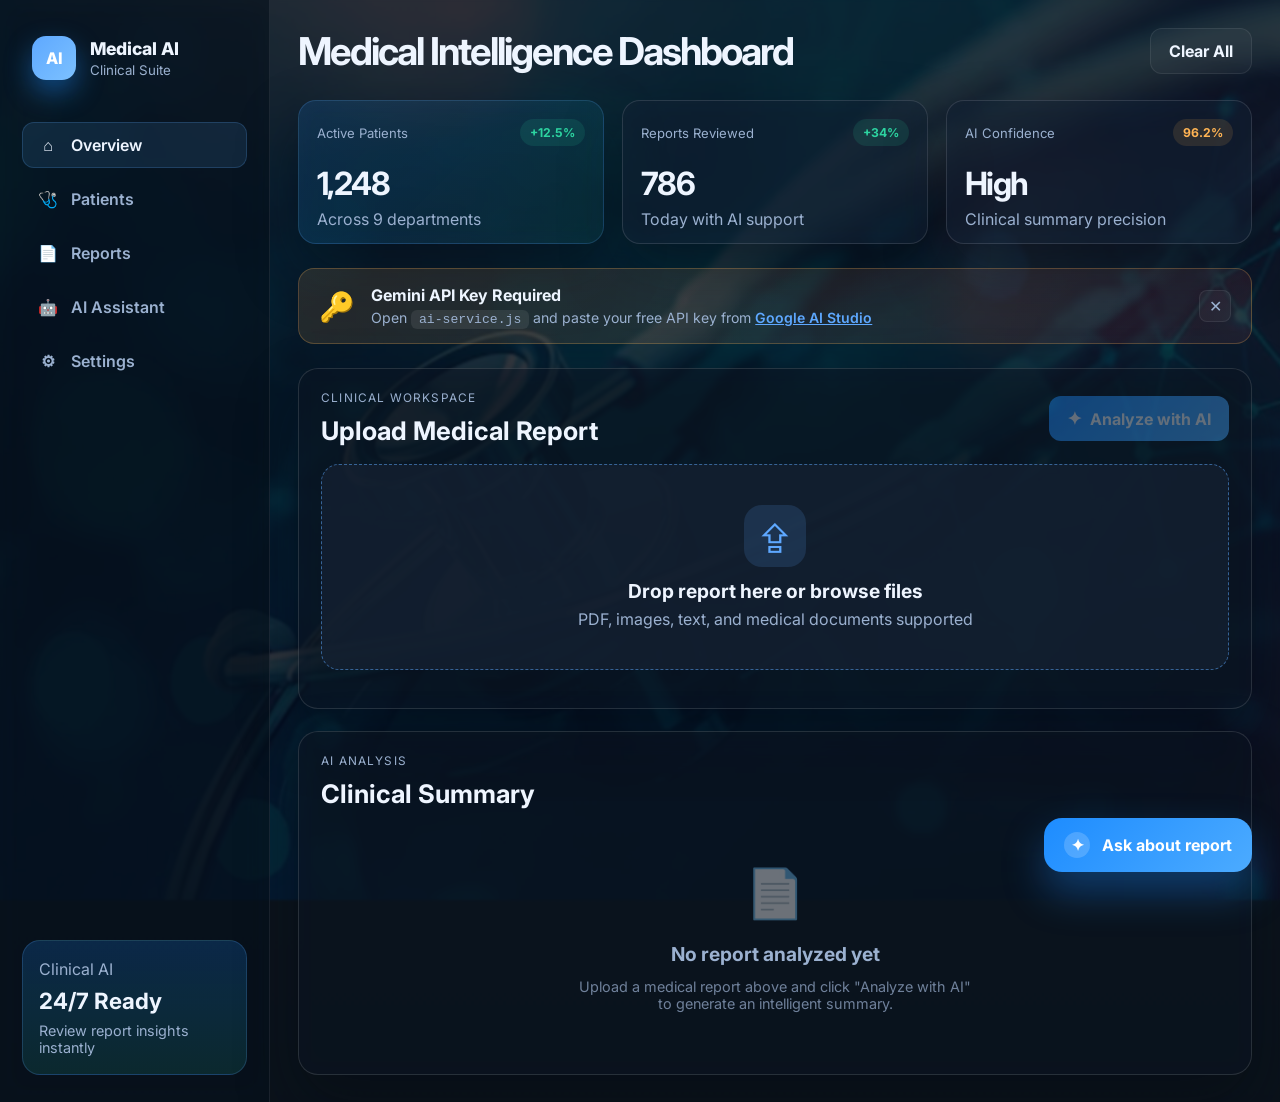
==== dashboard.html @ fd5ae4c7 "Initial commit: AI Medical Report Summarizer with Gemini AI integration" ====
<!DOCTYPE html>
<html lang="en">
  <head>
    <meta charset="UTF-8" />
    <meta name="viewport" content="width=device-width, initial-scale=1.0" />
    <title>Medical Intelligence Dashboard</title>
    <link rel="preconnect" href="https://fonts.googleapis.com" />
    <link rel="preconnect" href="https://fonts.gstatic.com" crossorigin />
    <link
      href="https://fonts.googleapis.com/css2?family=Inter:wght@400;500;600;700;800&display=swap"
      rel="stylesheet"
    />
    <link rel="stylesheet" href="dashboard.css" />
  </head>
  <body>
    <div class="dashboard-shell">
      <aside class="sidebar">
        <div class="brand-block">
          <div class="brand-mark">AI</div>
          <div>
            <div class="brand-name">Medical AI</div>
            <small>Clinical Suite</small>
          </div>
        </div>

        <nav class="side-nav">
          <a href="#" class="active">
            <span class="nav-icon">⌂</span>
            Overview
          </a>
          <a href="#">
            <span class="nav-icon">🩺</span>
            Patients
          </a>
          <a href="#">
            <span class="nav-icon">📄</span>
            Reports
          </a>
          <a href="#" id="navAIAssistant">
            <span class="nav-icon">🤖</span>
            AI Assistant
          </a>
          <a href="#">
            <span class="nav-icon">⚙</span>
            Settings
          </a>
        </nav>

        <div class="sidebar-card">
          <p>Clinical AI</p>
          <strong>24/7 Ready</strong>
          <span>Review report insights instantly</span>
        </div>
      </aside>

      <main class="main-panel">
        <header class="topbar">
          <div>
            <h1>Medical Intelligence Dashboard</h1>
          </div>

          <div class="topbar-actions">
            <button class="ghost-btn" id="clearAllBtn">Clear All</button>
          </div>
        </header>

        <section class="overview-grid">
          <article class="glass-card accent">
            <div class="card-head">
              <span class="label">Active Patients</span>
              <span class="trend positive">+12.5%</span>
            </div>
            <div class="stat-row">
              <strong>1,248</strong>
              <span>Across 9 departments</span>
            </div>
          </article>

          <article class="glass-card">
            <div class="card-head">
              <span class="label">Reports Reviewed</span>
              <span class="trend positive">+34%</span>
            </div>
            <div class="stat-row">
              <strong>786</strong>
              <span>Today with AI support</span>
            </div>
          </article>

          <article class="glass-card">
            <div class="card-head">
              <span class="label">AI Confidence</span>
              <span class="trend neutral">96.2%</span>
            </div>
            <div class="stat-row">
              <strong>High</strong>
              <span>Clinical summary precision</span>
            </div>
          </article>
        </section>

        <!-- ═══ API Key Warning Banner ═══ -->
        <div class="api-key-banner" id="apiKeyBanner">
          <div class="banner-icon">🔑</div>
          <div class="banner-content">
            <strong>Gemini API Key Required</strong>
            <p>Open <code>ai-service.js</code> and paste your free API key from <a href="https://aistudio.google.com/apikey" target="_blank" rel="noopener">Google AI Studio</a></p>
          </div>
          <button class="banner-close" id="closeBanner" type="button">✕</button>
        </div>

        <section class="content-grid">
          <div class="left-column">
            <!-- ═══ Upload Panel ═══ -->
            <article class="panel upload-panel">
              <div class="panel-header">
                <div>
                  <p class="eyebrow">Clinical workspace</p>
                  <h2>Upload Medical Report</h2>
                </div>
                <button class="action-btn" id="analyzeBtn" disabled>
                  <span class="btn-icon">✦</span>
                  Analyze with AI
                </button>
              </div>

              <label class="upload-box" for="reportInput" id="uploadBox">
                <input id="reportInput" type="file" accept=".pdf,.png,.jpg,.jpeg,.doc,.docx,.txt,.webp" />
                <div class="upload-icon">⇪</div>
                <h3>Drop report here or browse files</h3>
                <p>PDF, images, text, and medical documents supported</p>
              </label>

              <div class="uploaded-file" id="uploadedFile">
                <!-- File info will appear here -->
              </div>
            </article>

            <!-- ═══ Summary Panel ═══ -->
            <article class="panel summary-panel" id="summaryPanel">
              <div class="panel-header small-gap">
                <div>
                  <p class="eyebrow">AI analysis</p>
                  <h2>Clinical Summary</h2>
                </div>
                <div class="summary-actions">
                  <button class="mini-btn" id="regenerateBtn" style="display:none">
                    ↻ Regenerate
                  </button>
                  <button class="mini-btn outline" id="copySummaryBtn" style="display:none">
                    📋 Copy
                  </button>
                </div>
              </div>

              <!-- Empty state -->
              <div class="summary-empty" id="summaryEmpty">
                <div class="empty-icon">📄</div>
                <h3>No report analyzed yet</h3>
                <p>Upload a medical report above and click "Analyze with AI" to generate an intelligent summary.</p>
              </div>

              <!-- Loading state -->
              <div class="summary-loading" id="summaryLoading" style="display:none">
                <div class="ai-spinner">
                  <div class="spinner-ring"></div>
                  <div class="spinner-icon">✦</div>
                </div>
                <h3>Analyzing report...</h3>
                <p class="loading-sub" id="loadingText">AI is reading and understanding your medical report</p>
                <div class="loading-bar">
                  <div class="loading-bar-fill" id="loadingBarFill"></div>
                </div>
              </div>

              <!-- Summary content -->
              <div class="summary-content" id="summaryBox" style="display:none"></div>

              <!-- Error state -->
              <div class="summary-error" id="summaryError" style="display:none">
                <div class="error-icon">⚠️</div>
                <h3>Analysis Failed</h3>
                <p id="errorMessage">Something went wrong. Please try again.</p>
                <button class="mini-btn" id="retryBtn">Try Again</button>
              </div>
            </article>
          </div>
        </section>
      </main>
    </div>

    <!-- ═══ Chat Launcher ═══ -->
    <button class="chat-launcher" id="chatLauncher" type="button">
      <span class="launcher-icon">✦</span>
      <span>Ask about report</span>
      <span class="chat-badge" id="chatBadge" style="display:none">●</span>
    </button>

    <!-- ═══ Chat Drawer ═══ -->
    <aside class="chat-drawer" id="chatDrawer" aria-live="polite">
      <div class="drawer-header">
        <div>
          <p class="eyebrow">AI assistant</p>
          <h3>Medical Chatbot</h3>
        </div>
        <div class="drawer-header-actions">
          <button class="icon-btn" id="clearChatBtn" type="button" title="Clear chat">🗑️</button>
          <button class="close-chat" id="closeChat" type="button" aria-label="Close chat">✕</button>
        </div>
      </div>

      <div class="chat-status" id="chatStatus">
        <span class="status-dot"></span>
        <span id="chatStatusText">No report loaded</span>
      </div>

      <div class="chat-box" id="chatBox">
        <div class="message bot">
          <div class="message-avatar">✦</div>
          <div class="message-content">
            <p>Hello! I'm your medical AI assistant. Upload a report and I can answer questions about it — lab values, diagnoses, medications, follow-up recommendations, and more.</p>
          </div>
        </div>
      </div>

      <!-- Quick action chips -->
      <div class="chat-chips" id="chatChips">
        <button class="chip" data-msg="What are the key findings?">Key findings</button>
        <button class="chip" data-msg="Are there any abnormal values?">Abnormal values</button>
        <button class="chip" data-msg="What follow-up is recommended?">Follow-up</button>
        <button class="chip" data-msg="Explain in simple terms">Simplify</button>
      </div>

      <form class="chat-form" id="chatForm">
        <input id="chatInput" type="text" placeholder="Ask anything about the report..." autocomplete="off" />
        <button type="submit" id="chatSendBtn">
          <span>Send</span>
        </button>
      </form>
    </aside>

    <script src="ai-service.js"></script>
    <script src="dashboard.js"></script>
  </body>
</html>
---- dashboard.css ----
/* ═══════════════════════════════════════════
   DASHBOARD — AI Medical Report Summarizer
   ═══════════════════════════════════════════ */

:root {
  --bg: #081120;
  --bg-soft: #101c2e;
  --panel: rgba(15, 28, 44, 0.82);
  --panel-2: rgba(18, 33, 52, 0.96);
  --panel-3: rgba(22, 39, 63, 0.9);
  --primary: #5ea8ff;
  --primary-strong: #1d8cff;
  --secondary: #32d8c6;
  --text: #eef5ff;
  --muted: #9bb1d0;
  --line: rgba(255, 255, 255, 0.08);
  --success: #2dd4a1;
  --warning: #ffb454;
  --danger: #ff6b6b;
  --shadow: 0 26px 60px rgba(4, 8, 18, 0.45);
  --radius: 16px;
  --transition: 0.3s cubic-bezier(0.4, 0, 0.2, 1);
}

* { box-sizing: border-box; }

html, body {
  margin: 0;
  min-height: 100%;
  font-family: "Inter", sans-serif;
  background:
    linear-gradient(rgba(4, 12, 21, 0.72), rgba(4, 12, 21, 0.8)),
    url("healthcare.avif") center center / cover no-repeat fixed;
  color: var(--text);
}

body { min-height: 100vh; }
button, input { font: inherit; }
a { text-decoration: none; color: inherit; }

/* ═══════ LAYOUT ═══════ */
.dashboard-shell {
  display: grid;
  grid-template-columns: 270px 1fr;
  min-height: 100vh;
  position: relative;
  background: rgba(4, 12, 21, 0.25);
  backdrop-filter: blur(1px);
}

/* ═══════ SIDEBAR ═══════ */
.sidebar {
  background: rgba(7, 18, 30, 0.62);
  border-right: 1px solid var(--line);
  padding: 28px 22px;
  display: flex;
  flex-direction: column;
  gap: 24px;
  backdrop-filter: blur(14px);
}

.brand-block {
  display: flex;
  align-items: center;
  gap: 14px;
  padding: 8px 10px 18px;
}

.brand-mark {
  width: 44px; height: 44px;
  border-radius: 14px;
  display: grid;
  place-items: center;
  background: linear-gradient(135deg, var(--primary), #7cc1ff);
  color: white;
  font-weight: 800;
  box-shadow: 0 12px 28px rgba(29, 140, 255, 0.45);
}

.brand-name { font-weight: 800; font-size: 1.1rem; }
.brand-block small { color: var(--muted); }

.side-nav {
  display: flex;
  flex-direction: column;
  gap: 8px;
}

.side-nav a {
  display: flex;
  align-items: center;
  gap: 12px;
  color: var(--muted);
  padding: 12px 14px;
  border-radius: 12px;
  transition: var(--transition);
  font-weight: 600;
  border: 1px solid transparent;
  cursor: pointer;
}

.side-nav a:hover,
.side-nav a.active {
  background: rgba(94, 168, 255, 0.12);
  color: var(--text);
  border-color: rgba(94, 168, 255, 0.2);
}

.nav-icon {
  width: 22px;
  display: inline-block;
  text-align: center;
}

.sidebar-card {
  margin-top: auto;
  background: linear-gradient(180deg, rgba(29, 140, 255, 0.2), rgba(50, 216, 198, 0.12));
  border: 1px solid rgba(94, 168, 255, 0.2);
  border-radius: 18px;
  padding: 18px 16px;
  display: flex;
  flex-direction: column;
  gap: 8px;
}

.sidebar-card p { margin: 0; color: var(--muted); }
.sidebar-card strong { font-size: 1.4rem; }
.sidebar-card span { color: var(--muted); font-size: 0.9rem; }

/* ═══════ MAIN PANEL ═══════ */
.main-panel { padding: 28px; }

.topbar {
  display: flex;
  justify-content: space-between;
  align-items: center;
  gap: 16px;
  margin-bottom: 26px;
}

.topbar h1 {
  margin: 0;
  font-size: clamp(2rem, 3vw, 3rem);
  letter-spacing: -0.05em;
}

.topbar-actions {
  display: flex;
  align-items: center;
  gap: 14px;
}

.eyebrow {
  margin: 0 0 10px;
  text-transform: uppercase;
  letter-spacing: 0.1em;
  font-size: 0.74rem;
  color: var(--muted);
}

/* ═══════ BUTTONS ═══════ */
.ghost-btn,
.action-btn,
.mini-btn,
.chat-form button {
  border: 1px solid var(--line);
  background: rgba(255, 255, 255, 0.04);
  color: var(--text);
  border-radius: 12px;
  padding: 12px 18px;
  font-weight: 700;
  cursor: pointer;
  transition: var(--transition);
}

.ghost-btn:hover {
  background: rgba(255, 255, 255, 0.08);
  border-color: rgba(255, 255, 255, 0.15);
}

.action-btn,
.mini-btn,
.chat-form button {
  background: linear-gradient(135deg, var(--primary-strong), #4cabff);
  border: none;
  box-shadow: 0 14px 30px rgba(29, 140, 255, 0.3);
  display: inline-flex;
  align-items: center;
  gap: 8px;
}

.action-btn:hover,
.mini-btn:hover,
.chat-form button:hover {
  transform: translateY(-1px);
  box-shadow: 0 18px 36px rgba(29, 140, 255, 0.4);
}

.action-btn:disabled {
  opacity: 0.4;
  cursor: not-allowed;
  transform: none;
  box-shadow: none;
}

.action-btn.ready {
  animation: readyPulse 2s ease-in-out infinite;
}

@keyframes readyPulse {
  0%, 100% { box-shadow: 0 14px 30px rgba(29, 140, 255, 0.3); }
  50% { box-shadow: 0 14px 40px rgba(29, 140, 255, 0.5), 0 0 60px rgba(29, 140, 255, 0.15); }
}

.btn-icon { font-size: 1.1rem; }

.mini-btn {
  padding: 8px 16px;
  font-size: 0.85rem;
  border-radius: 10px;
}

.mini-btn.outline {
  background: rgba(255, 255, 255, 0.06);
  border: 1px solid var(--line);
  box-shadow: none;
}

.icon-btn {
  width: 34px; height: 34px;
  border-radius: 10px;
  border: 1px solid var(--line);
  background: rgba(255, 255, 255, 0.04);
  color: var(--text);
  cursor: pointer;
  display: grid;
  place-items: center;
  font-size: 0.9rem;
  transition: var(--transition);
}

.icon-btn:hover {
  background: rgba(255, 255, 255, 0.08);
}

/* ═══════ OVERVIEW CARDS ═══════ */
.overview-grid {
  display: grid;
  grid-template-columns: repeat(3, minmax(180px, 1fr));
  gap: 18px;
  margin-bottom: 24px;
}

.glass-card {
  background: rgba(19, 35, 55, 0.48);
  border: 1px solid rgba(255, 255, 255, 0.12);
  border-radius: 18px;
  padding: 18px 18px 14px;
  box-shadow: var(--shadow);
  backdrop-filter: blur(14px);
  transition: var(--transition);
}

.glass-card:hover {
  transform: translateY(-2px);
  border-color: rgba(255, 255, 255, 0.18);
}

.glass-card.accent {
  background: linear-gradient(135deg, rgba(29, 140, 255, 0.16), rgba(50, 216, 198, 0.08));
  border-color: rgba(94, 168, 255, 0.2);
}

.card-head {
  display: flex;
  justify-content: space-between;
  align-items: center;
  gap: 12px;
  margin-bottom: 18px;
}

.label { color: var(--muted); font-size: 0.82rem; }

.trend {
  font-size: 0.76rem;
  font-weight: 700;
  border-radius: 999px;
  padding: 6px 10px;
}

.trend.positive { background: rgba(45, 212, 161, 0.12); color: var(--success); }
.trend.neutral { background: rgba(255, 180, 84, 0.12); color: var(--warning); }

.stat-row { display: flex; flex-direction: column; gap: 6px; }
.stat-row strong { font-size: clamp(1.8rem, 2.5vw, 2.5rem); letter-spacing: -0.05em; }
.stat-row span { color: var(--muted); }

/* ═══════ API KEY BANNER ═══════ */
.api-key-banner {
  display: flex;
  align-items: center;
  gap: 16px;
  padding: 16px 20px;
  border-radius: var(--radius);
  background: linear-gradient(135deg, rgba(255, 180, 84, 0.12), rgba(255, 107, 107, 0.08));
  border: 1px solid rgba(255, 180, 84, 0.25);
  margin-bottom: 24px;
  animation: bannerSlide 0.5s ease forwards;
}

@keyframes bannerSlide {
  from { opacity: 0; transform: translateY(-10px); }
  to { opacity: 1; transform: translateY(0); }
}

.banner-icon { font-size: 1.8rem; flex-shrink: 0; }

.banner-content { flex: 1; }
.banner-content strong { font-size: 1rem; display: block; margin-bottom: 4px; }
.banner-content p { margin: 0; font-size: 0.88rem; color: var(--muted); }
.banner-content code {
  background: rgba(255, 255, 255, 0.08);
  padding: 2px 8px;
  border-radius: 6px;
  font-size: 0.82rem;
}
.banner-content a {
  color: var(--primary);
  font-weight: 600;
  text-decoration: underline;
}

.banner-close {
  width: 32px; height: 32px;
  border-radius: 8px;
  border: 1px solid var(--line);
  background: rgba(255, 255, 255, 0.04);
  color: var(--muted);
  cursor: pointer;
  display: grid;
  place-items: center;
  flex-shrink: 0;
}

/* ═══════ CONTENT PANELS ═══════ */
.content-grid {
  display: grid;
  gap: 22px;
}

.left-column {
  display: flex;
  flex-direction: column;
  gap: 22px;
}

.panel {
  background: rgba(12, 22, 36, 0.52);
  border: 1px solid rgba(255, 255, 255, 0.12);
  border-radius: 20px;
  padding: 22px;
  box-shadow: var(--shadow);
  backdrop-filter: blur(14px);
  transition: border-color var(--transition);
}

.panel.analyzing {
  border-color: rgba(94, 168, 255, 0.35);
}

.panel.has-summary {
  border-color: rgba(45, 212, 161, 0.25);
}

.panel-header {
  display: flex;
  justify-content: space-between;
  align-items: center;
  gap: 14px;
  margin-bottom: 18px;
}

.small-gap { margin-bottom: 14px; }
.panel-header h2 { margin: 0; font-size: 1.6rem; }

.summary-actions {
  display: flex;
  gap: 8px;
}

/* ═══════ UPLOAD BOX ═══════ */
.upload-box {
  display: block;
  border: 1.5px dashed rgba(92, 169, 255, 0.5);
  border-radius: 18px;
  background: rgba(20, 33, 50, 0.8);
  padding: 40px 20px;
  text-align: center;
  cursor: pointer;
  transition: var(--transition);
}

.upload-box:hover {
  border-color: rgba(124, 193, 255, 0.9);
  background: rgba(25, 40, 60, 0.9);
}

.upload-box.drag-over {
  border-color: var(--secondary);
  background: rgba(50, 216, 198, 0.08);
  transform: scale(1.01);
}

.upload-box.has-file {
  border-color: rgba(45, 212, 161, 0.5);
  border-style: solid;
  padding: 24px 20px;
}

.upload-box input { display: none; }

.upload-icon {
  width: 62px; height: 62px;
  margin: 0 auto 12px;
  border-radius: 18px;
  display: grid;
  place-items: center;
  background: rgba(94, 168, 255, 0.15);
  color: var(--primary);
  font-size: 2rem;
  transition: var(--transition);
}

.upload-box:hover .upload-icon {
  background: rgba(94, 168, 255, 0.25);
  transform: translateY(-2px);
}

.upload-box h3 { margin: 0 0 6px; font-size: 1.2rem; }
.upload-box p { margin: 0; color: var(--muted); }

/* ═══════ UPLOADED FILE ═══════ */
.uploaded-file { margin-top: 16px; }

.file-info {
  display: flex;
  align-items: center;
  gap: 14px;
  padding: 14px 18px;
  border-radius: 14px;
  background: rgba(45, 212, 161, 0.06);
  border: 1px solid rgba(45, 212, 161, 0.2);
  animation: fileSlide 0.4s ease forwards;
}

@keyframes fileSlide {
  from { opacity: 0; transform: translateY(8px); }
  to { opacity: 1; transform: translateY(0); }
}

.file-icon { font-size: 1.8rem; flex-shrink: 0; }

.file-details {
  display: flex;
  flex-direction: column;
  gap: 2px;
  flex: 1;
  min-width: 0;
}

.file-name {
  font-weight: 700;
  font-size: 0.95rem;
  white-space: nowrap;
  overflow: hidden;
  text-overflow: ellipsis;
}

.file-size {
  font-size: 0.82rem;
  color: var(--muted);
}

.file-remove {
  width: 30px; height: 30px;
  border-radius: 8px;
  border: 1px solid var(--line);
  background: rgba(255, 255, 255, 0.04);
  color: var(--muted);
  cursor: pointer;
  display: grid;
  place-items: center;
  transition: var(--transition);
  flex-shrink: 0;
}

.file-remove:hover {
  background: rgba(255, 107, 107, 0.15);
  border-color: rgba(255, 107, 107, 0.3);
  color: var(--danger);
}

/* ═══════ SUMMARY STATES ═══════ */

/* Empty state */
.summary-empty {
  display: flex;
  flex-direction: column;
  align-items: center;
  text-align: center;
  padding: 40px 20px;
  gap: 12px;
}

.empty-icon {
  font-size: 3rem;
  opacity: 0.4;
  margin-bottom: 8px;
}

.summary-empty h3 {
  margin: 0;
  font-size: 1.2rem;
  color: var(--muted);
}

.summary-empty p {
  margin: 0;
  color: var(--muted);
  font-size: 0.9rem;
  max-width: 400px;
  opacity: 0.7;
}

/* Loading state */
.summary-loading {
  display: flex;
  flex-direction: column;
  align-items: center;
  text-align: center;
  padding: 48px 20px;
  gap: 16px;
}

.ai-spinner {
  position: relative;
  width: 64px; height: 64px;
}

.spinner-ring {
  position: absolute;
  inset: 0;
  border: 3px solid rgba(94, 168, 255, 0.15);
  border-top-color: var(--primary);
  border-radius: 50%;
  animation: spinRing 1.2s linear infinite;
}

@keyframes spinRing {
  to { transform: rotate(360deg); }
}

.spinner-icon {
  position: absolute;
  inset: 0;
  display: grid;
  place-items: center;
  font-size: 1.4rem;
  color: var(--primary);
  animation: spinPulse 2s ease-in-out infinite;
}

@keyframes spinPulse {
  0%, 100% { opacity: 0.6; transform: scale(1); }
  50% { opacity: 1; transform: scale(1.15); }
}

.summary-loading h3 {
  margin: 0;
  font-size: 1.2rem;
  color: var(--text);
}

.loading-sub {
  margin: 0;
  color: var(--muted);
  font-size: 0.9rem;
  transition: all 0.3s ease;
}

.loading-bar {
  width: 100%;
  max-width: 300px;
  height: 4px;
  border-radius: 2px;
  background: rgba(255, 255, 255, 0.06);
  overflow: hidden;
  margin-top: 8px;
}

.loading-bar-fill {
  height: 100%;
  border-radius: 2px;
  background: linear-gradient(90deg, var(--primary), var(--secondary));
  transition: width 0.8s ease;
}

/* Error state */
.summary-error {
  display: flex;
  flex-direction: column;
  align-items: center;
  text-align: center;
  padding: 40px 20px;
  gap: 12px;
}

.error-icon { font-size: 2.5rem; }

.summary-error h3 {
  margin: 0;
  font-size: 1.2rem;
  color: var(--danger);
}

.summary-error p {
  margin: 0;
  color: var(--muted);
  font-size: 0.9rem;
  max-width: 400px;
}

/* ═══════ SUMMARY CONTENT ═══════ */
.summary-content {
  background: rgba(255, 255, 255, 0.02);
  border: 1px solid var(--line);
  border-radius: var(--radius);
  padding: 24px;
  color: var(--text);
  line-height: 1.7;
}

.summary-content.fade-in {
  animation: summaryFade 0.6s ease forwards;
}

@keyframes summaryFade {
  from { opacity: 0; transform: translateY(12px); }
  to { opacity: 1; transform: translateY(0); }
}

.summary-formatted p { margin: 0 0 12px; color: var(--text); }
.summary-formatted p:last-child { margin-bottom: 0; }

.summary-section {
  display: flex;
  align-items: center;
  gap: 10px;
  margin: 24px 0 12px;
  padding-bottom: 8px;
  border-bottom: 1px solid var(--line);
}

.summary-section:first-child { margin-top: 0; }

.section-emoji { font-size: 1.3rem; }

.section-title {
  margin: 0;
  font-size: 1.1rem;
  color: var(--text);
  font-weight: 700;
}

.summary-list {
  list-style: none;
  padding: 0;
  margin: 8px 0;
  display: grid;
  gap: 8px;
}

.summary-list li {
  position: relative;
  padding-left: 20px;
  color: var(--text);
  font-size: 0.95rem;
  line-height: 1.6;
}

.summary-list li::before {
  content: "•";
  position: absolute;
  left: 4px;
  top: 0;
  color: var(--primary);
  font-weight: 900;
}

/* ═══════ CHAT LAUNCHER ═══════ */
.chat-launcher {
  position: fixed;
  right: 28px;
  bottom: 28px;
  z-index: 30;
  display: inline-flex;
  align-items: center;
  gap: 12px;
  padding: 14px 20px;
  border: none;
  border-radius: 18px;
  background: linear-gradient(135deg, #1d8cff, #4cabff);
  color: white;
  font-weight: 700;
  box-shadow: 0 20px 40px rgba(29, 140, 255, 0.35);
  cursor: pointer;
  transition: var(--transition);
}

.chat-launcher:hover {
  transform: translateY(-2px);
  box-shadow: 0 24px 48px rgba(29, 140, 255, 0.45);
}

.launcher-icon {
  display: inline-grid;
  place-items: center;
  width: 26px; height: 26px;
  border-radius: 50%;
  background: rgba(255, 255, 255, 0.18);
}

.chat-badge {
  color: var(--secondary);
  font-size: 0.6rem;
  animation: badgePulse 1.5s ease-in-out infinite;
}

@keyframes badgePulse {
  0%, 100% { opacity: 1; }
  50% { opacity: 0.3; }
}

/* ═══════ CHAT DRAWER ═══════ */
.chat-drawer {
  position: fixed;
  right: 24px;
  bottom: 92px;
  width: min(440px, calc(100vw - 24px));
  max-height: calc(100vh - 130px);
  background: rgba(10, 18, 30, 0.92);
  border: 1px solid rgba(94, 168, 255, 0.22);
  border-radius: 22px;
  box-shadow: 0 30px 60px rgba(4, 8, 18, 0.52);
  display: flex;
  flex-direction: column;
  transform: translateY(20px);
  opacity: 0;
  pointer-events: none;
  transition: 0.25s ease;
  z-index: 35;
  backdrop-filter: blur(24px);
}

.chat-drawer.open {
  opacity: 1;
  transform: translateY(0);
  pointer-events: auto;
}

.drawer-header {
  display: flex;
  justify-content: space-between;
  align-items: center;
  gap: 10px;
  padding: 18px 18px 0;
}

.drawer-header h3 { margin: 0; font-size: 1.3rem; }

.drawer-header-actions {
  display: flex;
  gap: 8px;
}

.close-chat {
  width: 34px; height: 34px;
  border-radius: 10px;
  border: 1px solid var(--line);
  background: rgba(255, 255, 255, 0.04);
  color: var(--text);
  cursor: pointer;
  display: grid;
  place-items: center;
  transition: var(--transition);
}

.close-chat:hover { background: rgba(255, 107, 107, 0.15); }

/* Chat status */
.chat-status {
  display: flex;
  align-items: center;
  gap: 8px;
  padding: 10px 18px;
  font-size: 0.78rem;
  color: var(--muted);
  border-bottom: 1px solid var(--line);
}

.status-dot {
  width: 8px; height: 8px;
  border-radius: 50%;
  background: var(--muted);
  opacity: 0.4;
  transition: var(--transition);
}

.chat-status.active .status-dot {
  background: var(--success);
  opacity: 1;
  animation: dotPulse 2s ease-in-out infinite;
}

@keyframes dotPulse {
  0%, 100% { transform: scale(1); opacity: 1; }
  50% { transform: scale(0.7); opacity: 0.5; }
}

/* Chat messages */
.chat-box {
  display: flex;
  flex-direction: column;
  gap: 14px;
  min-height: 200px;
  max-height: 340px;
  overflow-y: auto;
  padding: 16px 18px;
  scroll-behavior: smooth;
}

.chat-box::-webkit-scrollbar {
  width: 4px;
}

.chat-box::-webkit-scrollbar-track {
  background: transparent;
}

.chat-box::-webkit-scrollbar-thumb {
  background: rgba(255, 255, 255, 0.1);
  border-radius: 2px;
}

.message {
  display: flex;
  gap: 10px;
  max-width: 92%;
  animation: msgIn 0.3s ease forwards;
}

@keyframes msgIn {
  from { opacity: 0; transform: translateY(8px); }
  to { opacity: 1; transform: translateY(0); }
}

.message.user {
  margin-left: auto;
  flex-direction: row-reverse;
}

.message-avatar {
  width: 28px; height: 28px;
  border-radius: 8px;
  background: linear-gradient(135deg, rgba(94, 168, 255, 0.2), rgba(50, 216, 198, 0.15));
  display: grid;
  place-items: center;
  font-size: 0.8rem;
  color: var(--primary);
  flex-shrink: 0;
  margin-top: 2px;
}

.message-content {
  padding: 12px 16px;
  border-radius: 16px;
  line-height: 1.6;
  font-size: 0.92rem;
}

.message.bot .message-content {
  background: rgba(94, 168, 255, 0.08);
  border: 1px solid rgba(94, 168, 255, 0.15);
  color: var(--text);
  border-bottom-left-radius: 4px;
}

.message.user .message-content {
  background: linear-gradient(135deg, #1d8cff, #5ea8ff);
  color: white;
  border-bottom-right-radius: 4px;
}

.message-content p { margin: 0; }
.message-content strong { color: inherit; }

.chat-list {
  list-style: none;
  padding: 0;
  margin: 8px 0;
}

.chat-list li {
  position: relative;
  padding-left: 16px;
  margin-bottom: 4px;
}

.chat-list li::before {
  content: "•";
  position: absolute;
  left: 2px;
  color: var(--primary);
}

/* Typing indicator */
.typing-dots {
  display: flex;
  gap: 5px;
  padding: 4px 0;
}

.typing-dots span {
  width: 8px; height: 8px;
  border-radius: 50%;
  background: var(--primary);
  opacity: 0.4;
  animation: typingBounce 1.4s ease-in-out infinite;
}

.typing-dots span:nth-child(2) { animation-delay: 0.2s; }
.typing-dots span:nth-child(3) { animation-delay: 0.4s; }

@keyframes typingBounce {
  0%, 60%, 100% { transform: translateY(0); opacity: 0.4; }
  30% { transform: translateY(-8px); opacity: 1; }
}

/* Quick action chips */
.chat-chips {
  display: flex;
  gap: 8px;
  padding: 8px 18px;
  overflow-x: auto;
  flex-wrap: nowrap;
}

.chat-chips::-webkit-scrollbar { display: none; }

.chip {
  white-space: nowrap;
  padding: 8px 14px;
  border-radius: 10px;
  border: 1px solid var(--line);
  background: rgba(255, 255, 255, 0.04);
  color: var(--muted);
  font-size: 0.8rem;
  font-weight: 600;
  cursor: pointer;
  transition: var(--transition);
  flex-shrink: 0;
}

.chip:hover {
  background: rgba(94, 168, 255, 0.12);
  border-color: rgba(94, 168, 255, 0.25);
  color: var(--text);
}

/* Chat form */
.chat-form {
  display: flex;
  gap: 10px;
  padding: 12px 18px 16px;
  border-top: 1px solid var(--line);
}

.chat-form input {
  flex: 1;
  background: rgba(255, 255, 255, 0.04);
  border: 1px solid var(--line);
  border-radius: 12px;
  color: var(--text);
  padding: 12px 14px;
  transition: var(--transition);
}

.chat-form input:focus {
  outline: none;
  border-color: rgba(94, 168, 255, 0.4);
  box-shadow: 0 0 0 3px rgba(94, 168, 255, 0.1);
}

.chat-form input::placeholder { color: var(--muted); }

.chat-form button {
  padding: 12px 20px;
}

.chat-form button:disabled {
  opacity: 0.5;
  cursor: not-allowed;
}

/* ═══════ RESPONSIVE ═══════ */
@media (max-width: 960px) {
  .dashboard-shell { grid-template-columns: 1fr; }
  .sidebar {
    border-right: none;
    border-bottom: 1px solid var(--line);
    padding: 16px;
  }
  .side-nav { flex-direction: row; overflow-x: auto; gap: 4px; }
  .side-nav a { padding: 10px 12px; font-size: 0.85rem; white-space: nowrap; }
  .sidebar-card { display: none; }
  .brand-block { padding: 4px 0 12px; }
  .overview-grid { grid-template-columns: 1fr; }
  .main-panel { padding: 20px 16px; }
}

@media (max-width: 600px) {
  .panel-header { flex-direction: column; align-items: flex-start; gap: 12px; }
  .topbar { flex-direction: column; align-items: flex-start; gap: 12px; }
  .chat-drawer { right: 8px; bottom: 80px; width: calc(100vw - 16px); }
  .chat-launcher { right: 16px; bottom: 16px; padding: 12px 16px; font-size: 0.88rem; }
}
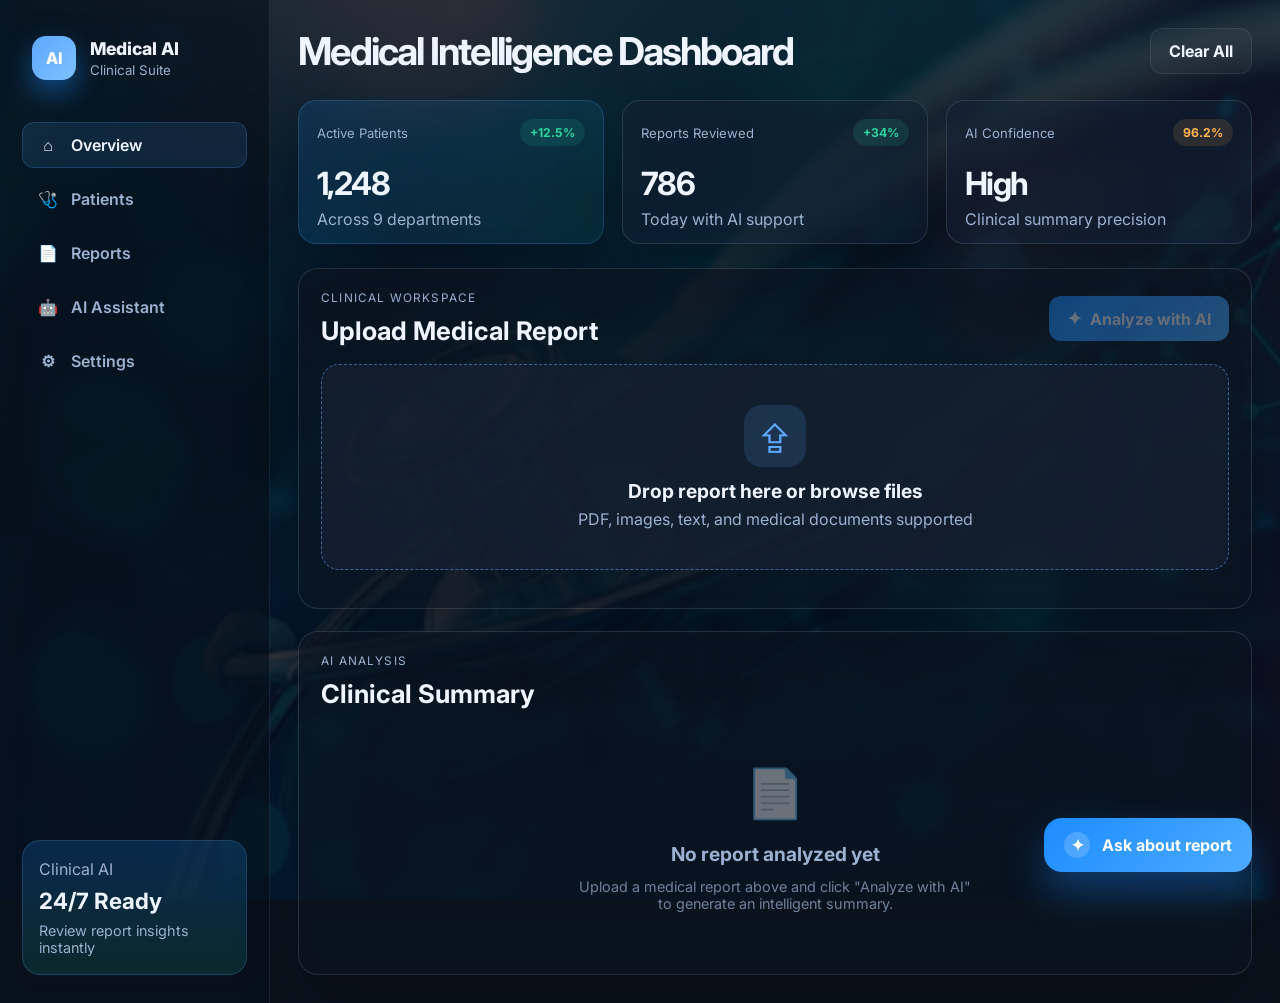
==== commit f45a680f: "Add PWA support, web app manifest, service worker, and mobile icons" ====
--- a/dashboard.html
+++ b/dashboard.html
@@ -11,6 +11,17 @@
       rel="stylesheet"
     />
     <link rel="stylesheet" href="dashboard.css" />
+
+    <!-- PWA Settings -->
+    <link rel="manifest" href="manifest.json" />
+    <meta name="theme-color" content="#070b14" />
+    <meta name="mobile-web-app-capable" content="yes" />
+    <meta name="apple-mobile-web-app-capable" content="yes" />
+    <meta name="apple-mobile-web-app-status-bar-style" content="black-translucent" />
+    <meta name="apple-mobile-web-app-title" content="AI Medical" />
+    <link rel="apple-touch-icon" href="icons/apple-touch-icon.png" />
+    <link rel="icon" type="image/png" sizes="32x32" href="icons/favicon-32.png" />
+    <link rel="icon" type="image/png" sizes="192x192" href="icons/icon-192.png" />
   </head>
   <body>
     <div class="dashboard-shell">
@@ -241,5 +252,6 @@
 
     <script src="ai-service.js"></script>
     <script src="dashboard.js"></script>
+    <script src="pwa.js"></script>
   </body>
 </html>
--- a/dashboard.css
+++ b/dashboard.css
@@ -649,6 +649,22 @@
   to { opacity: 1; transform: translateY(0); }
 }
 
+.streaming-cursor {
+  display: inline-block;
+  width: 2px;
+  height: 1.15em;
+  background-color: var(--primary, #3b82f6);
+  margin-left: 3px;
+  vertical-align: text-bottom;
+  border-radius: 1px;
+  animation: streamCursorBlink 0.6s infinite alternate;
+}
+
+@keyframes streamCursorBlink {
+  0% { opacity: 0.15; }
+  100% { opacity: 1; }
+}
+
 .summary-formatted p { margin: 0 0 12px; color: var(--text); }
 .summary-formatted p:last-child { margin-bottom: 0; }
 
